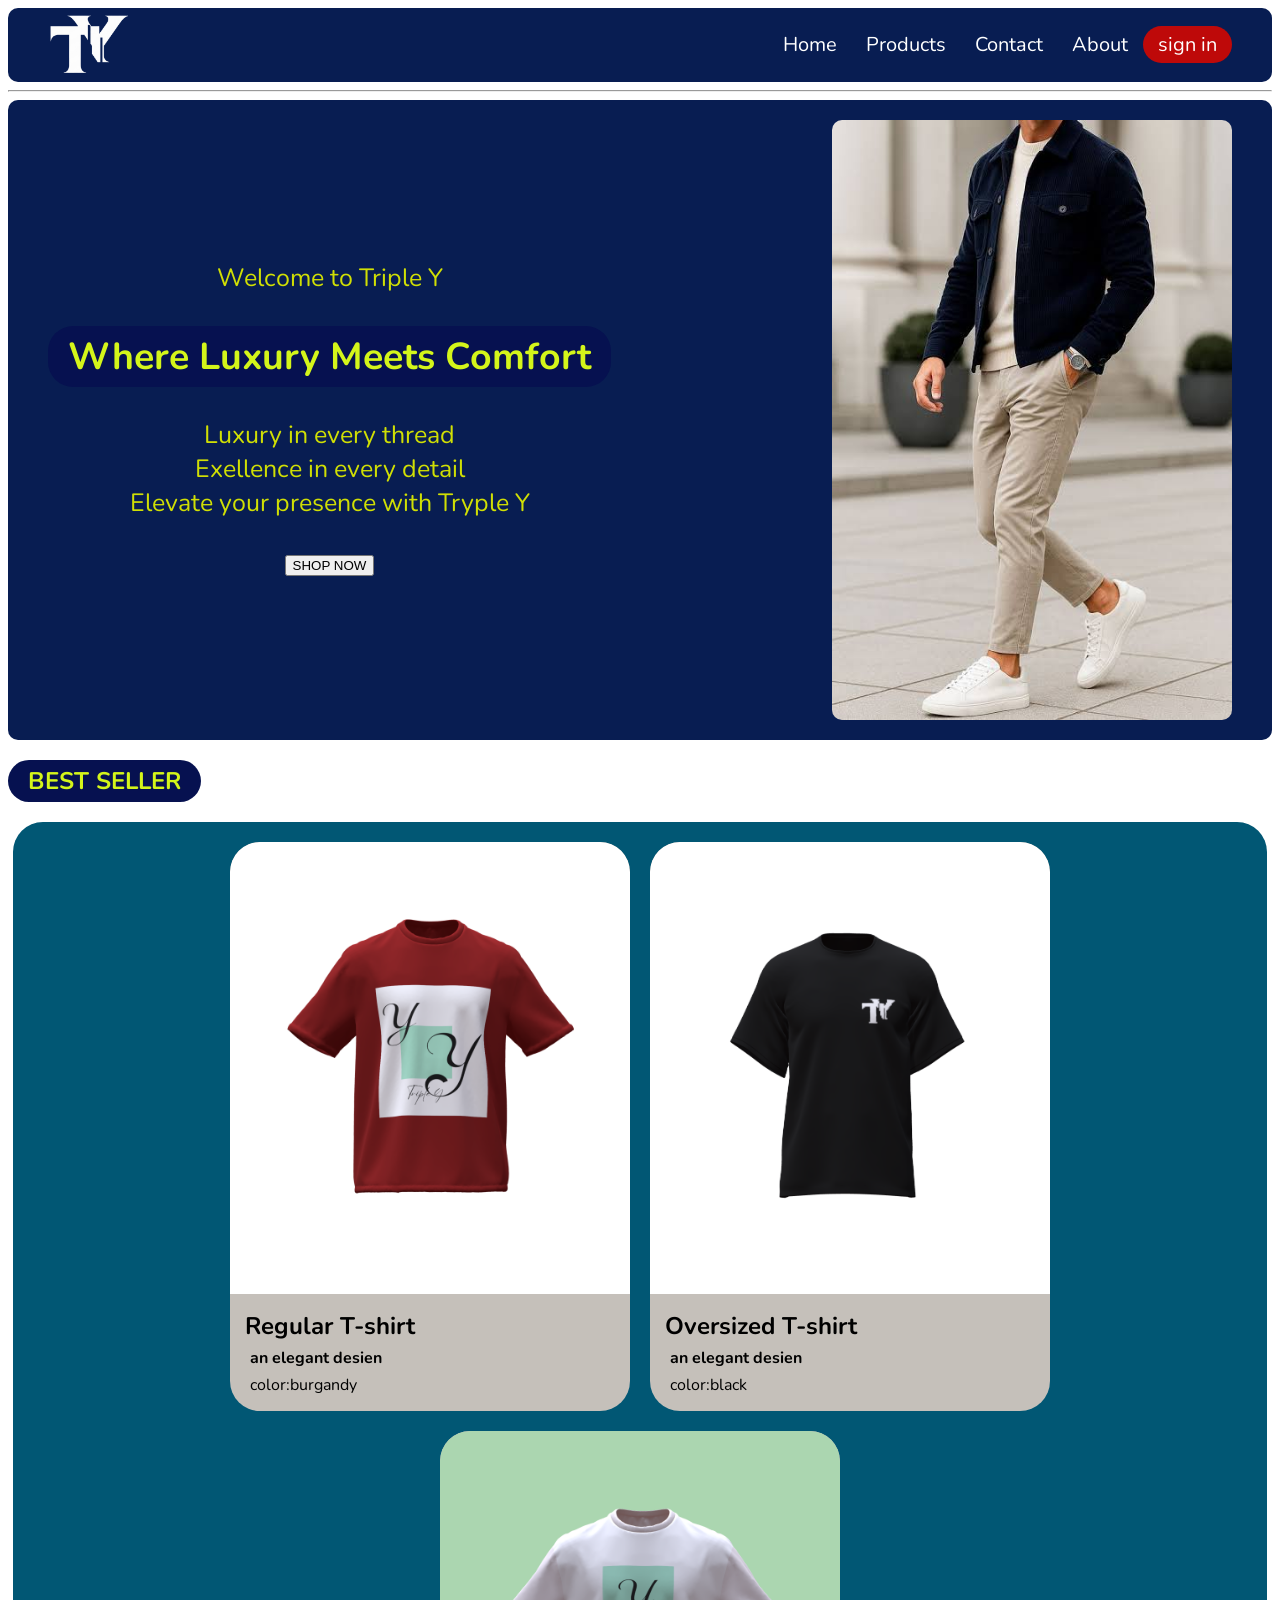
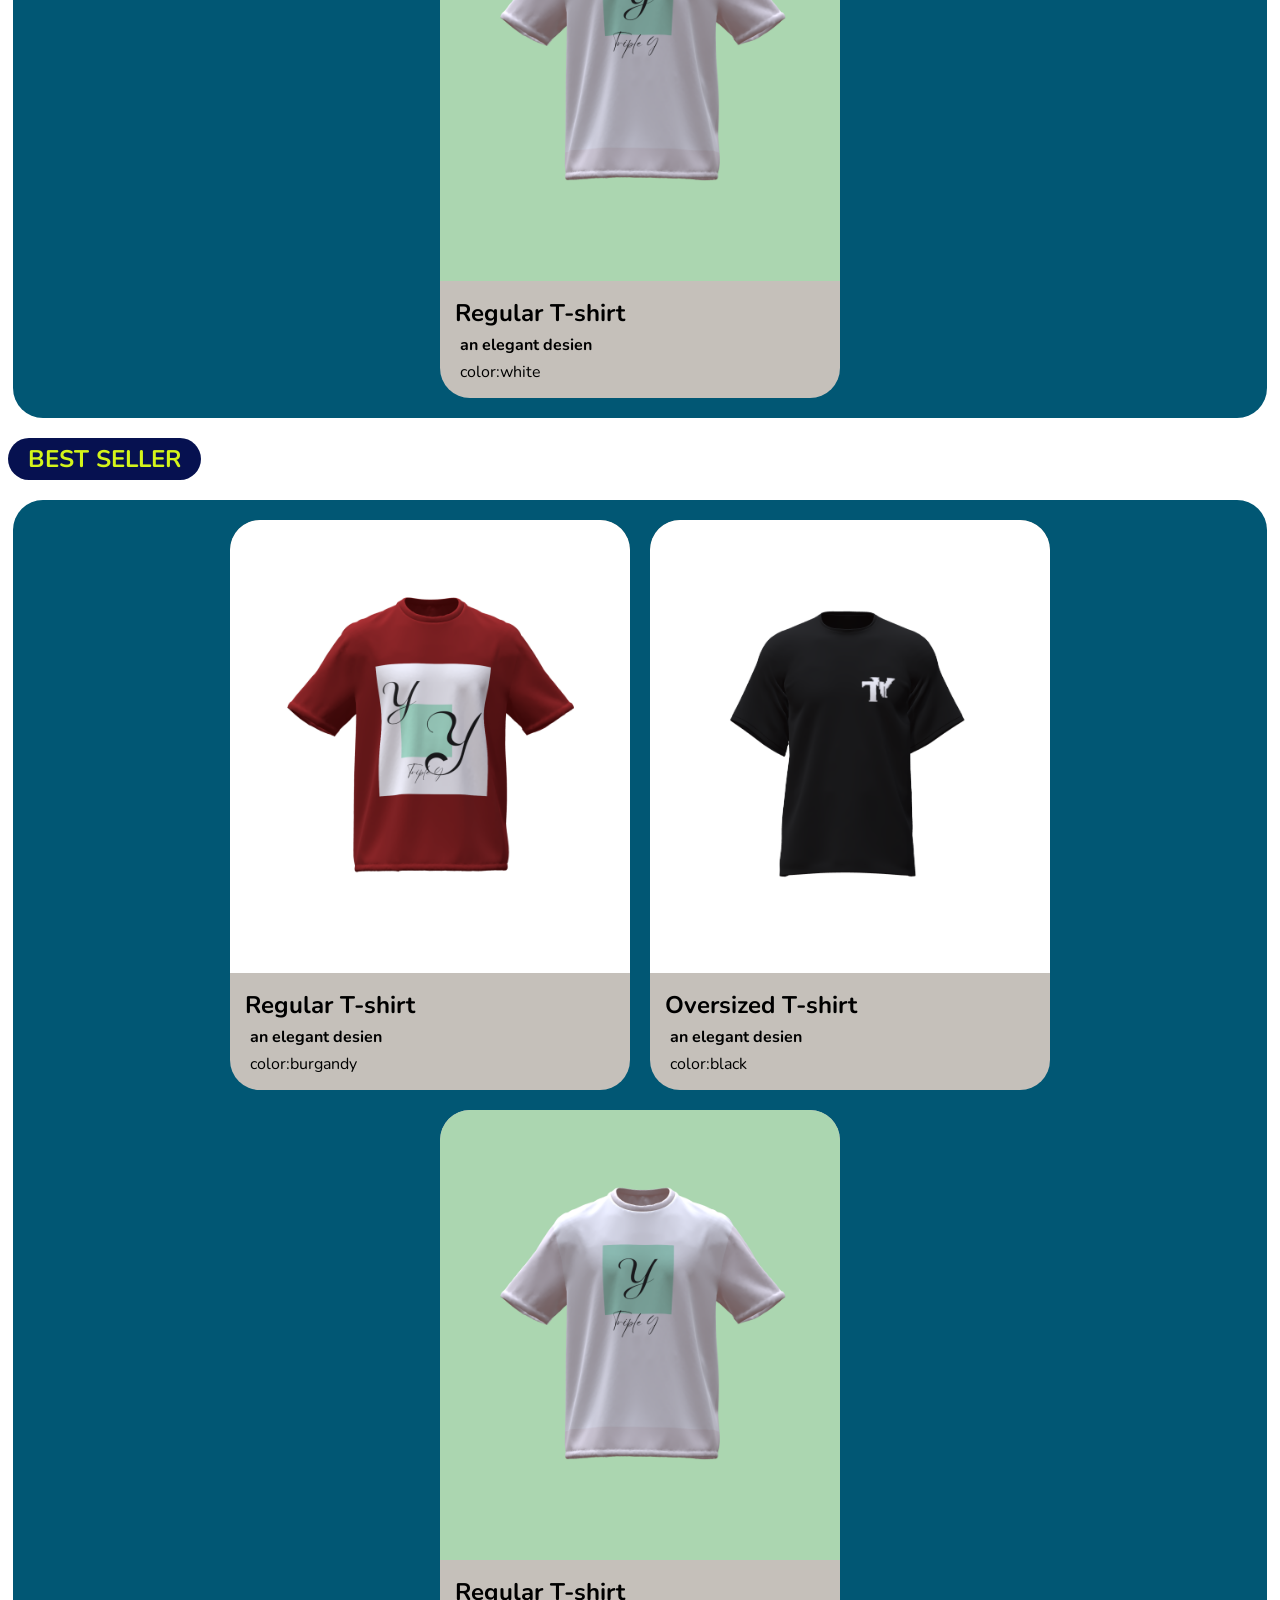
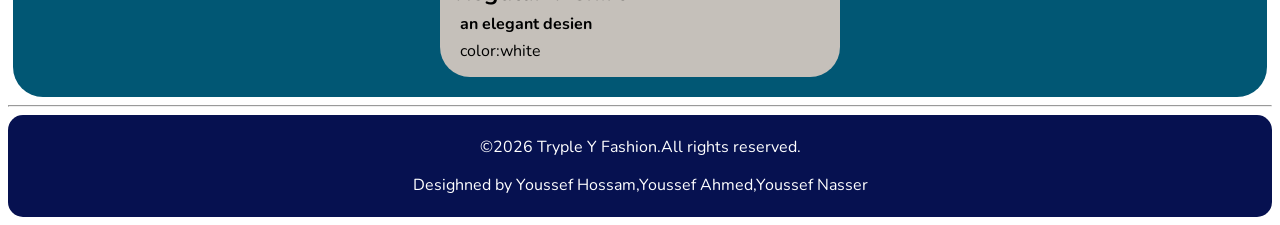
==== index.html @ 4a22f32a "Merge branch 'main' of https://github.com/joonasser/triple-y-fashion" ====
<!DOCTYPE html>
<html>
<head>
    <link rel="preconnect" href="https://fonts.googleapis.com">
<link rel="preconnect" href="https://fonts.gstatic.com" crossorigin>
<link href="https://fonts.googleapis.com/css2?family=Nunito:ital,wght@0,200..1000;1,200..1000&display=swap" rel="stylesheet">
    <link rel="stylesheet" href="style.css">
    <meta charset="UTF-8">
    <meta name="viewport"content="width=device-width,initial-scale=1.0"/>
    <title>triple y fashion</title>
    <link rel="icon"type="image/png" href="photos/logo1.png">
</head>
<body>
    <link rel="stylesheet">
    <header>
        <img src="photos/logo.png">
        <nav>
            <div>
            <a href="index.html">Home</a>
           <a>Products</a>
           <a href="contact.html">Contact</a>
           <a>About</a>
            </div> 
          <a href="login.html"class="signin"><button>sign in</button></a>
        </nav>

    </header>
    <hr/>
<section class="section1">
<div>Welcome to Triple Y
<h1>Where Luxury Meets Comfort</h1>
<p>Luxury in every thread<br/> Exellence in every detail<br/>Elevate your presence with Tryple Y</p>
<button>SHOP NOW</button>
</div>
<img src="photos/image1.jpeg">
</section>
<section class="products-section">
    <h1>BEST SELLER</h1> 
<div class="products-container">
 <div class="item">
    <img src="photos/image6.png">
    <div class="itemname">
    <h2>Regular T-shirt</h2>
    <h4>an elegant desien</h4>
    <p>color:burgandy</p>
    </div>
 </div>
 <div class="item">
     <img src="photos/image3.png">
    <div class="itemname">
    <h2>Oversized T-shirt</h2>
    <h4>an elegant desien</h4>
    <p>color:black</p>
    </div>
 </div>
 <div class="item">
     <img src="photos/image4.png">
    <div class="itemname">
    <h2>Regular T-shirt</h2>
    <h4>an elegant desien</h4>
    <p>color:white</p>
    </div>
 </div>
</div>
</section>
<section class="categories-section">
    <h1>BEST SELLER</h1> 
<div class="products-container">
 <div class="item">
    <img src="photos/image6.png">
    <div class="itemname">
    <h2>Regular T-shirt</h2>
    <h4>an elegant desien</h4>
    <p>color:burgandy</p>
    </div>
 </div>
 <div class="item">
     <img src="photos/image3.png">
    <div class="itemname">
    <h2>Oversized T-shirt</h2>
    <h4>an elegant desien</h4>
    <p>color:black</p>
    </div>
 </div>
 <div class="item">
     <img src="photos/image4.png">
    <div class="itemname">
    <h2>Regular T-shirt</h2>
    <h4>an elegant desien</h4>
    <p>color:white</p>
    </div>
 </div>
</div>







</section>
<hr/>
<footer>
    <p>&copy;2026 Tryple Y Fashion.All rights reserved.</p>
    <p>Desighned by Youssef Hossam,Youssef Ahmed,Youssef Nasser </p>



</footer>



</body>
























</html>
---- style.css ----
.brand-logo h1{color:rgb(250, 241, 241);font-family: arial , sans-serif;}
 .brand-logo span {color:#d4f51a;font-weight: bold;font-style: italic;text-shadow:1px 1px 2px rgba(0,0,0,0.2);}
header{background-color: rgb(8, 29, 82);
display:flex ;
align-items:center;
margin: 0px;
justify-content:space-between;
padding: 0px 40px;
border-radius: 10px;
flex-wrap:wrap;}
body{
  font-family: "Nunito", sans-serif;
  font-optical-sizing: auto;
  font-weight: weight;
  font-style: normal;background-color: rgb(255, 255, 255);}
figure{margin:0;}
nav{display:flex;align-items:center;}
nav div a{color: white;
padding: 0 10px; font-size: 20px;
text-decoration:none;margin-right:5px;cursor:pointer; } 
.signin button{padding:5px 15px;font-size: 20px;
background-color: rgb(190, 9, 9);
color:white;border:none;
font-family: "Nunito", sans-serif;
border-radius:20px;
cursor:pointer;
}
nav div a:hover{background-color: rgb(8, 182, 182);
border-radius: 15px;}
.signin button:hover
{background-color:rgb(243, 40, 40);}
header img{height:auto;width:80px;
padding:5px 0 5px 0;}
.section1{background-color: rgb(8, 29, 82);
color: rgb(208, 223, 4);
align-items: center;
display:flex;justify-content:space-between;
padding:20px 40px;
border-radius: 10px;}
@media (max-width:600px){
header{flex-direction:column;
gap:10px;padding:15px;}
}
.section1 img {width:400px;height:auto;
border-radius:10px;}
.section1 div {text-align: center;font-size:25px ;}
h3 {font-family:Arial, Helvetica, sans-serif;text-align: center;letter-spacing: 6px;font-weight: 400;margin-bottom: 10px;margin-top: 100px;}
.subtitle {text-align: center;font-size:14px;
    font-family: Arial, Helvetica, sans-serif;
    color: #474444;}
.first {display: block; margin: 20px auto;
    width: 400px;padding: 15px;}
.third {display: block; margin: 20px auto;
    width: 433px;padding: 15px;
    background-color: black;color: aliceblue;
    border: none;cursor: pointer;}
.logo-img {display: block;margin: 60px auto 1px auto;}
.products-container img {width:400px;height:auto; border-radius: 30px 30px 0 0;}
.item {align-items: center;border-radius: 30px;width: 400px;cursor:pointer;
    background-color: rgb(197, 192, 186);
transition:all 0.4s cubic-bezier(0.165,0.84,0.44,1);
position:relative;overflow:hidden;}
.item:hover{transform:scale(1.05);
box-shadow:0 20px 40px rgba(0,0,0,0.4);
background: rgba(255,255,255,0.1);
backdrop-filter:blur(5px);
border:1px solid rgba(255,255,255,0.2);}
    .itemname h2 {margin:0;}
    .itemname h4 {margin:5px;}
    .itemname p {margin:5px;}
    .itemname {padding:10px 15px;}
.products-container {display:flex;gap:20px;padding:20px 20px;background-color:rgb(1, 87, 116);
    margin:5px;border-radius:30px;width:auto;align-items:center; justify-content:center;flex-wrap:wrap;}
section h1{padding:5px 20px;background-color: #061150;width:fit-content;border-radius:25px;
color: #d4f51a;} 
 footer{padding:5px 20px;align-items:center;background-color: #061150;color: white;
border-radius: 15px;}
 footer p {text-align: center;}
color: #d4f51a;}  
.li {margin-left: 400px;margin-top: 60px;}
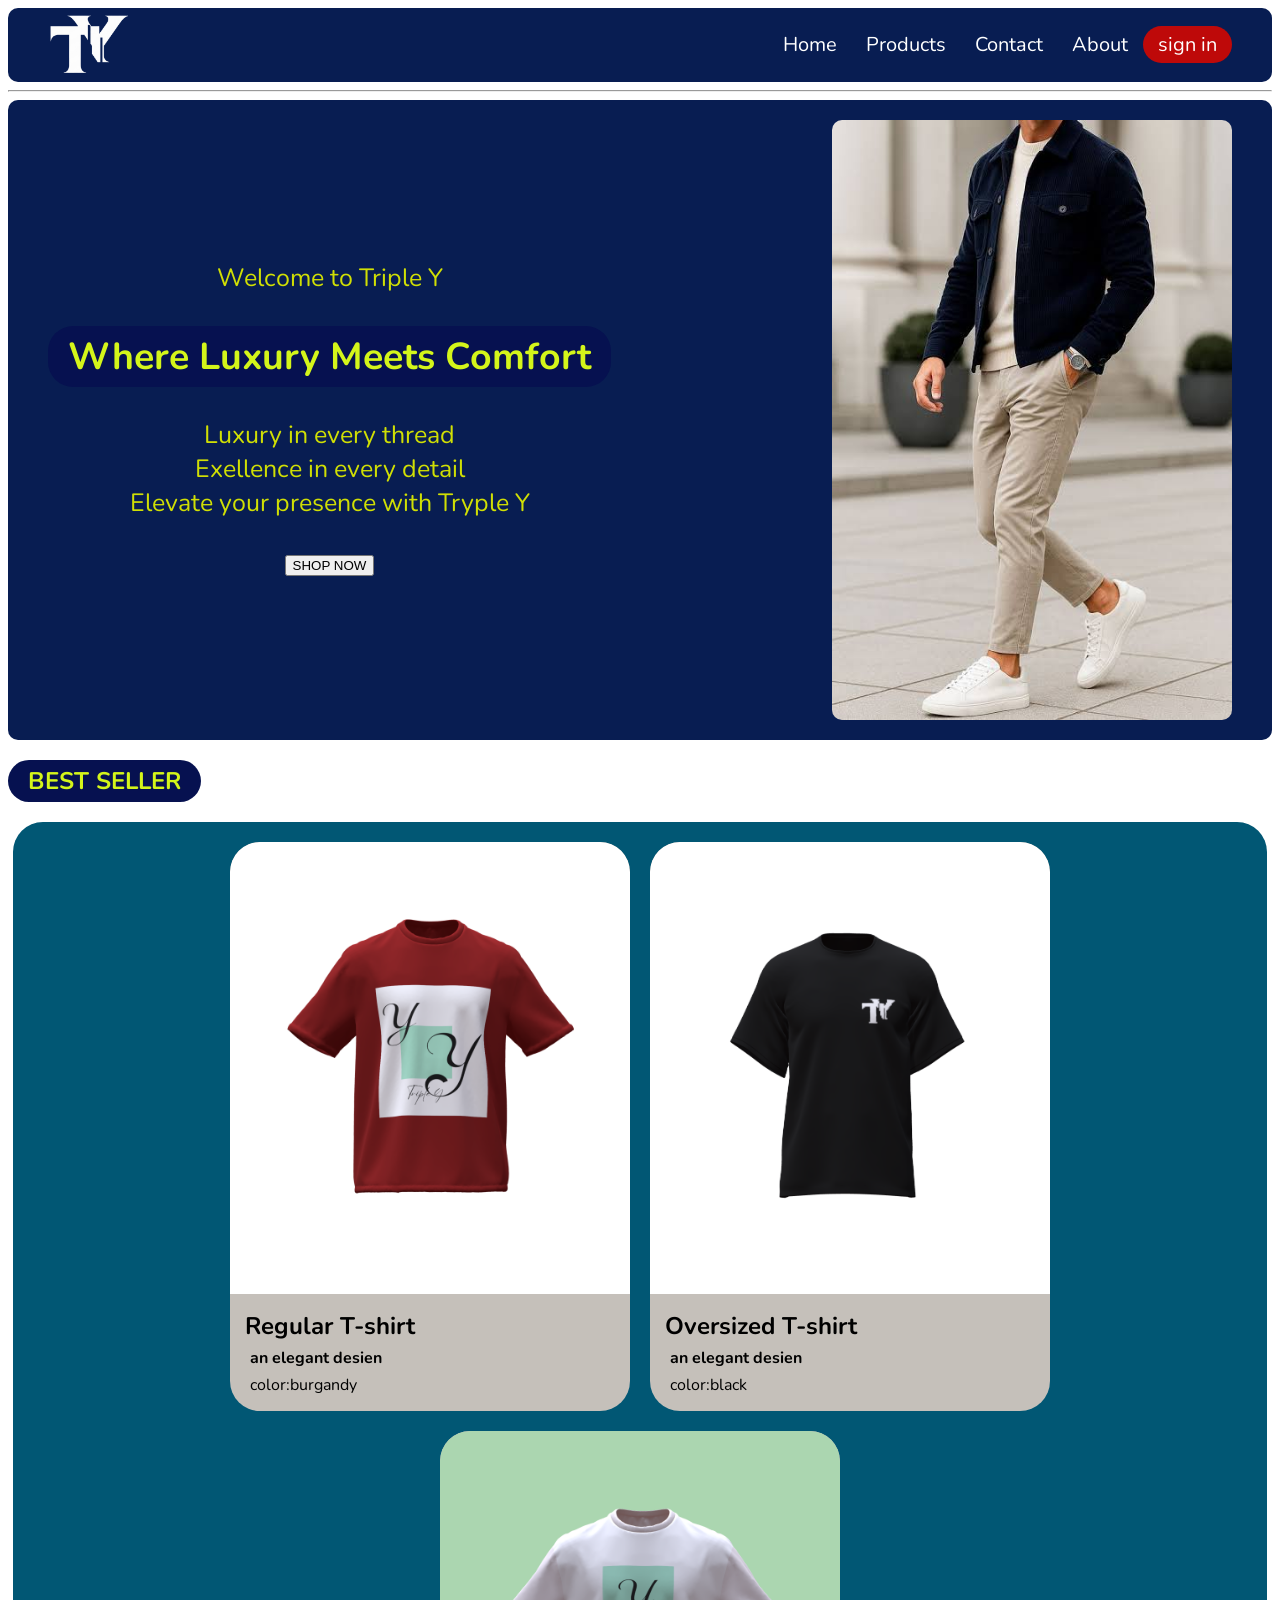
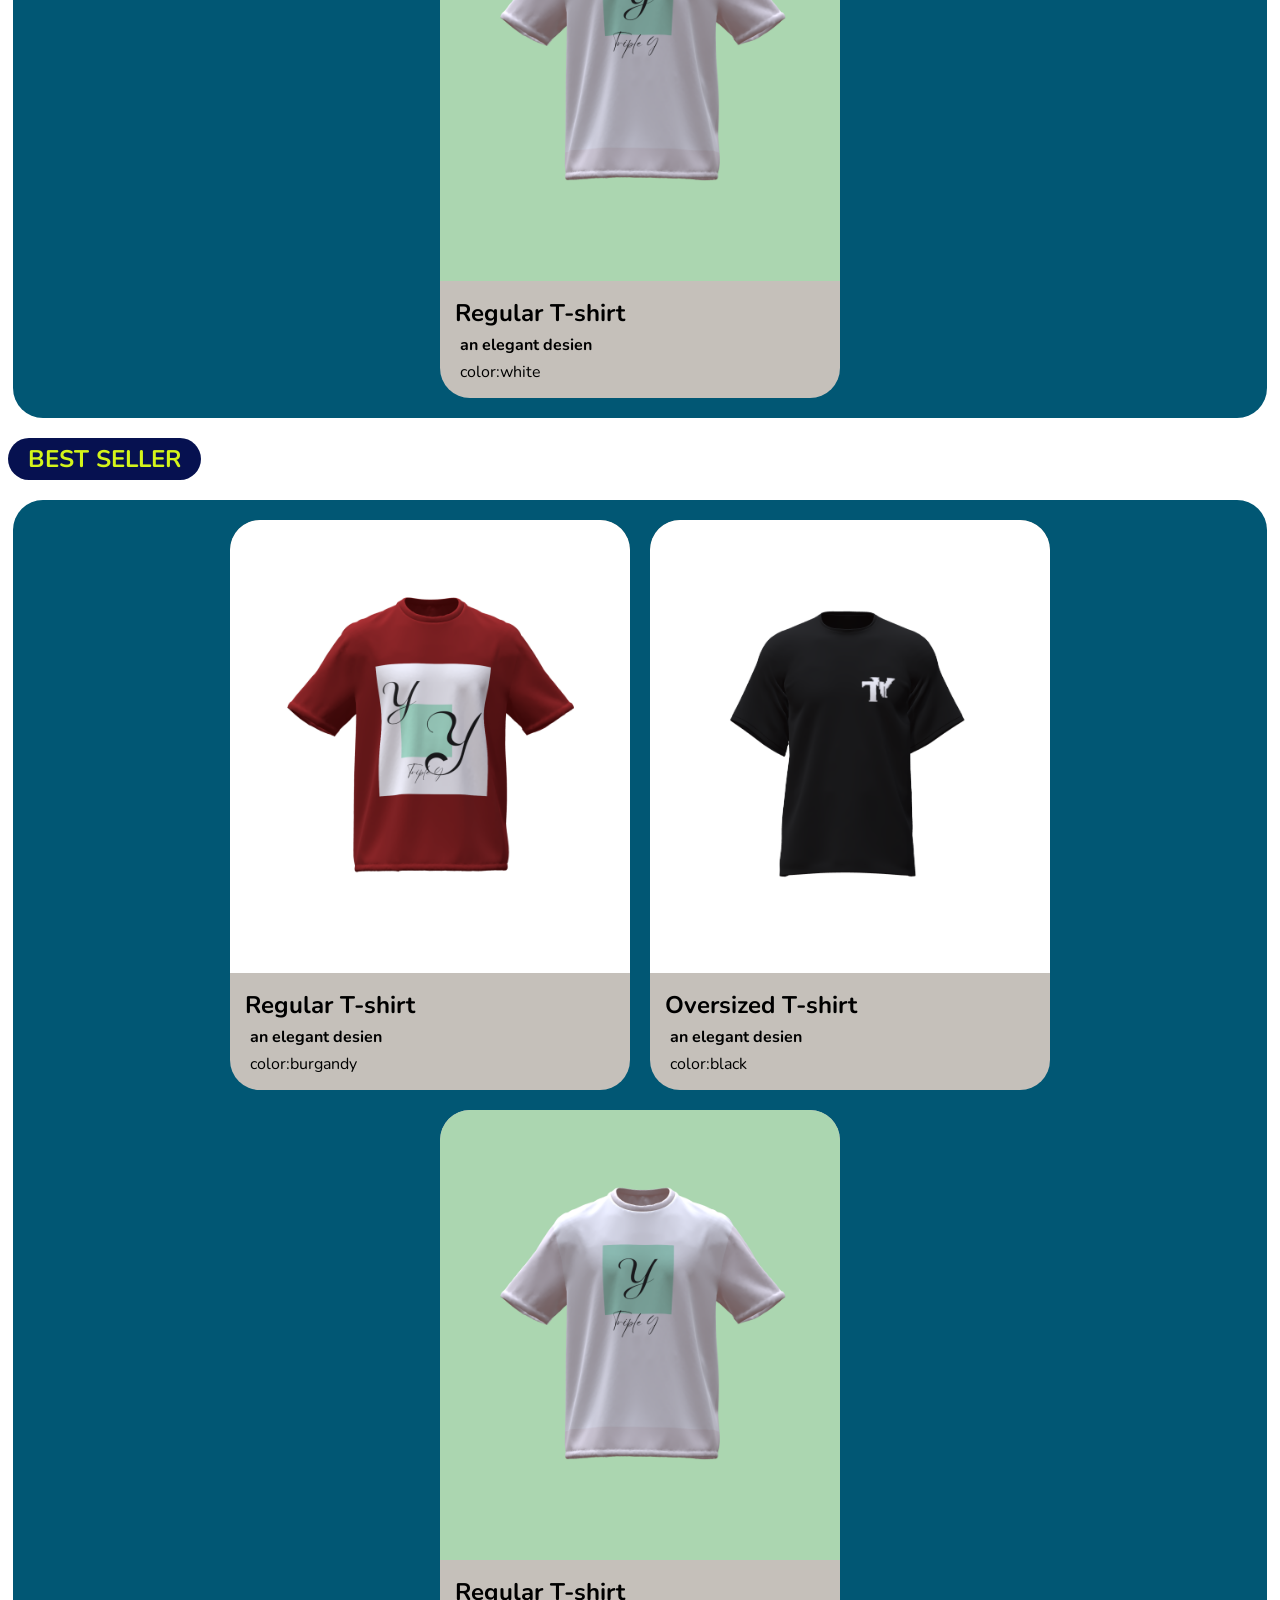
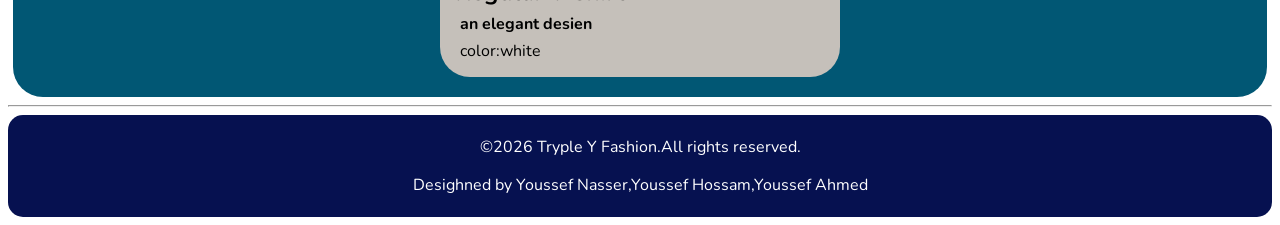
==== commit 5fe42362: "#" ====
--- a/index.html
+++ b/index.html
@@ -102,7 +102,7 @@
 <hr/>
 <footer>
     <p>&copy;2026 Tryple Y Fashion.All rights reserved.</p>
-    <p>Desighned by Youssef Hossam,Youssef Ahmed,Youssef Nasser </p>
+    <p>Desighned by Youssef Nasser,Youssef Hossam,Youssef Ahmed </p>
 
 
 
--- a/style.css
+++ b/style.css
@@ -37,7 +37,7 @@
 display:flex;justify-content:space-between;
 padding:20px 40px;
 border-radius: 10px;}
-@media (max-width:600px){
+@media (max-width:800px){
 header{flex-direction:column;
 gap:10px;padding:15px;}
 }
@@ -76,5 +76,5 @@
  footer{padding:5px 20px;align-items:center;background-color: #061150;color: white;
 border-radius: 15px;}
  footer p {text-align: center;}
-color: #d4f51a;}  
-.li {margin-left: 400px;margin-top: 60px;}
+.li {margin-top:60px;text-align:center;}
+ul{list-style-position:inside;}
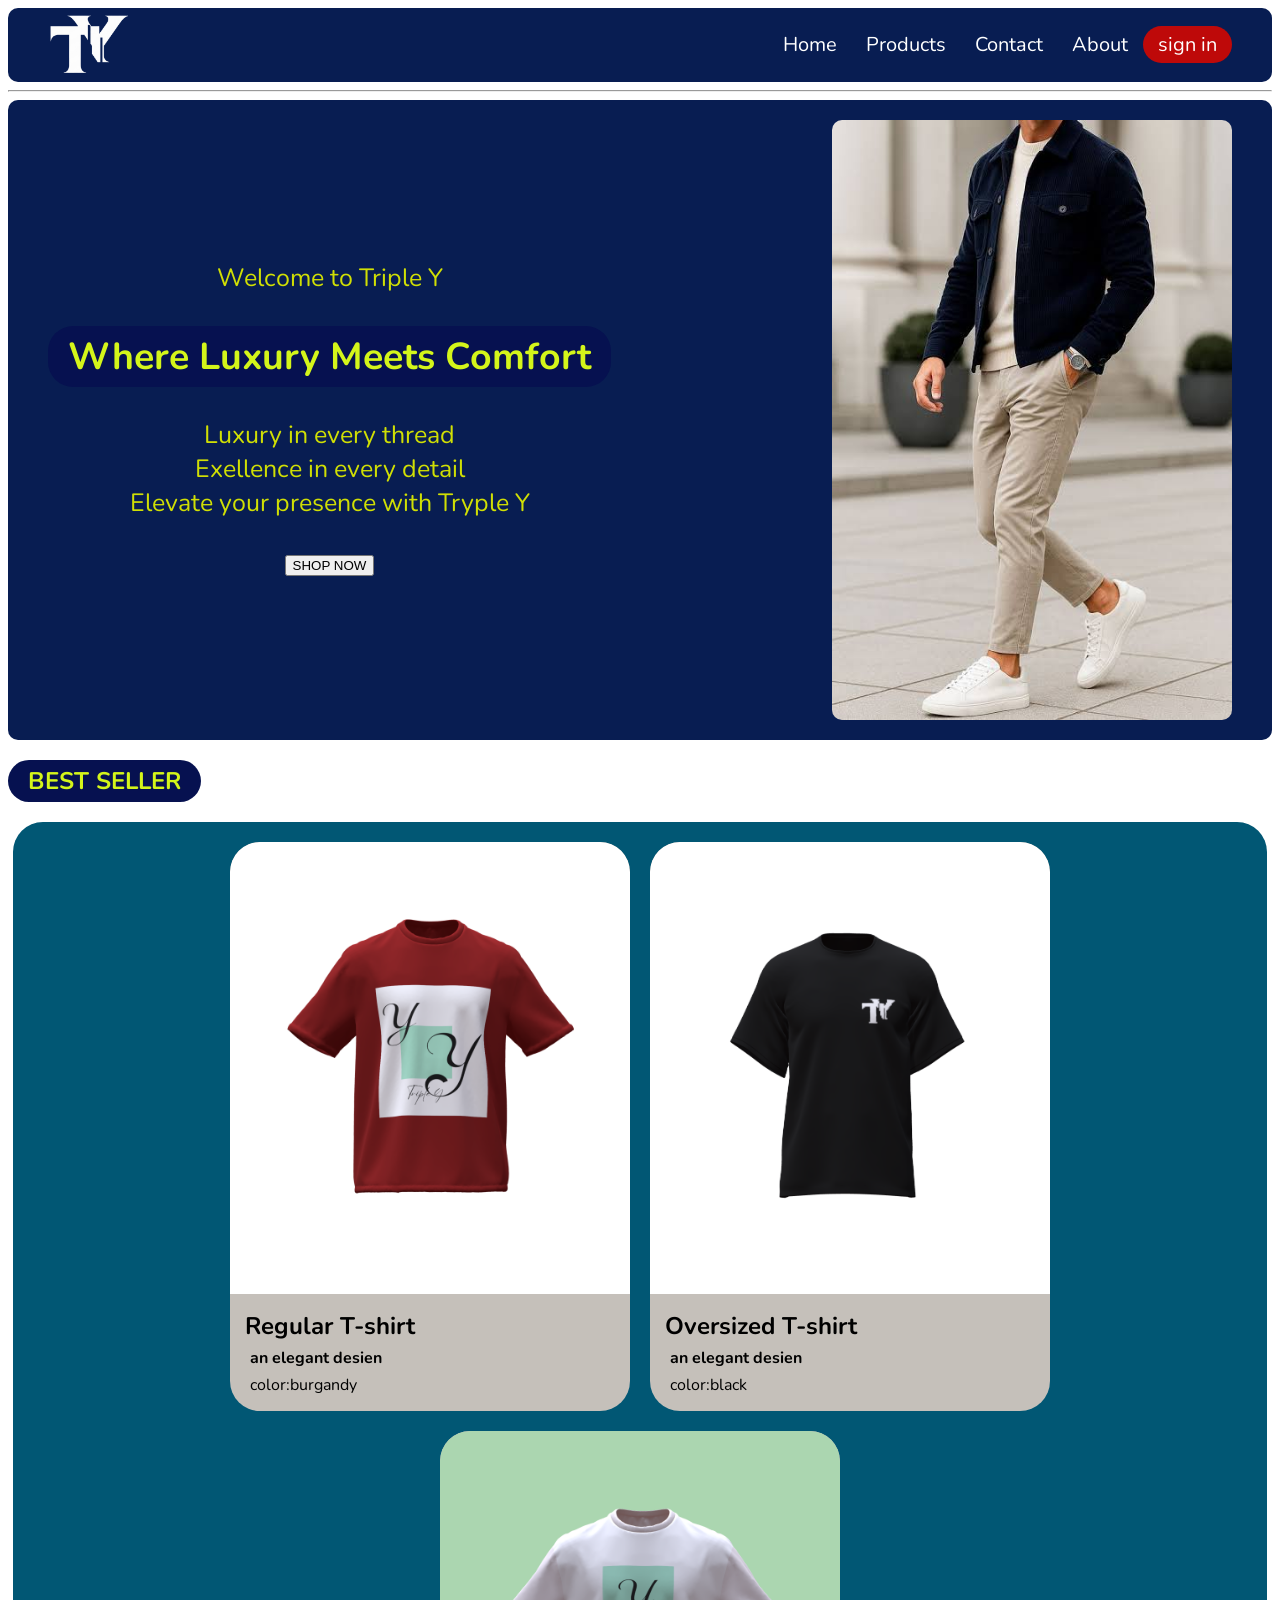
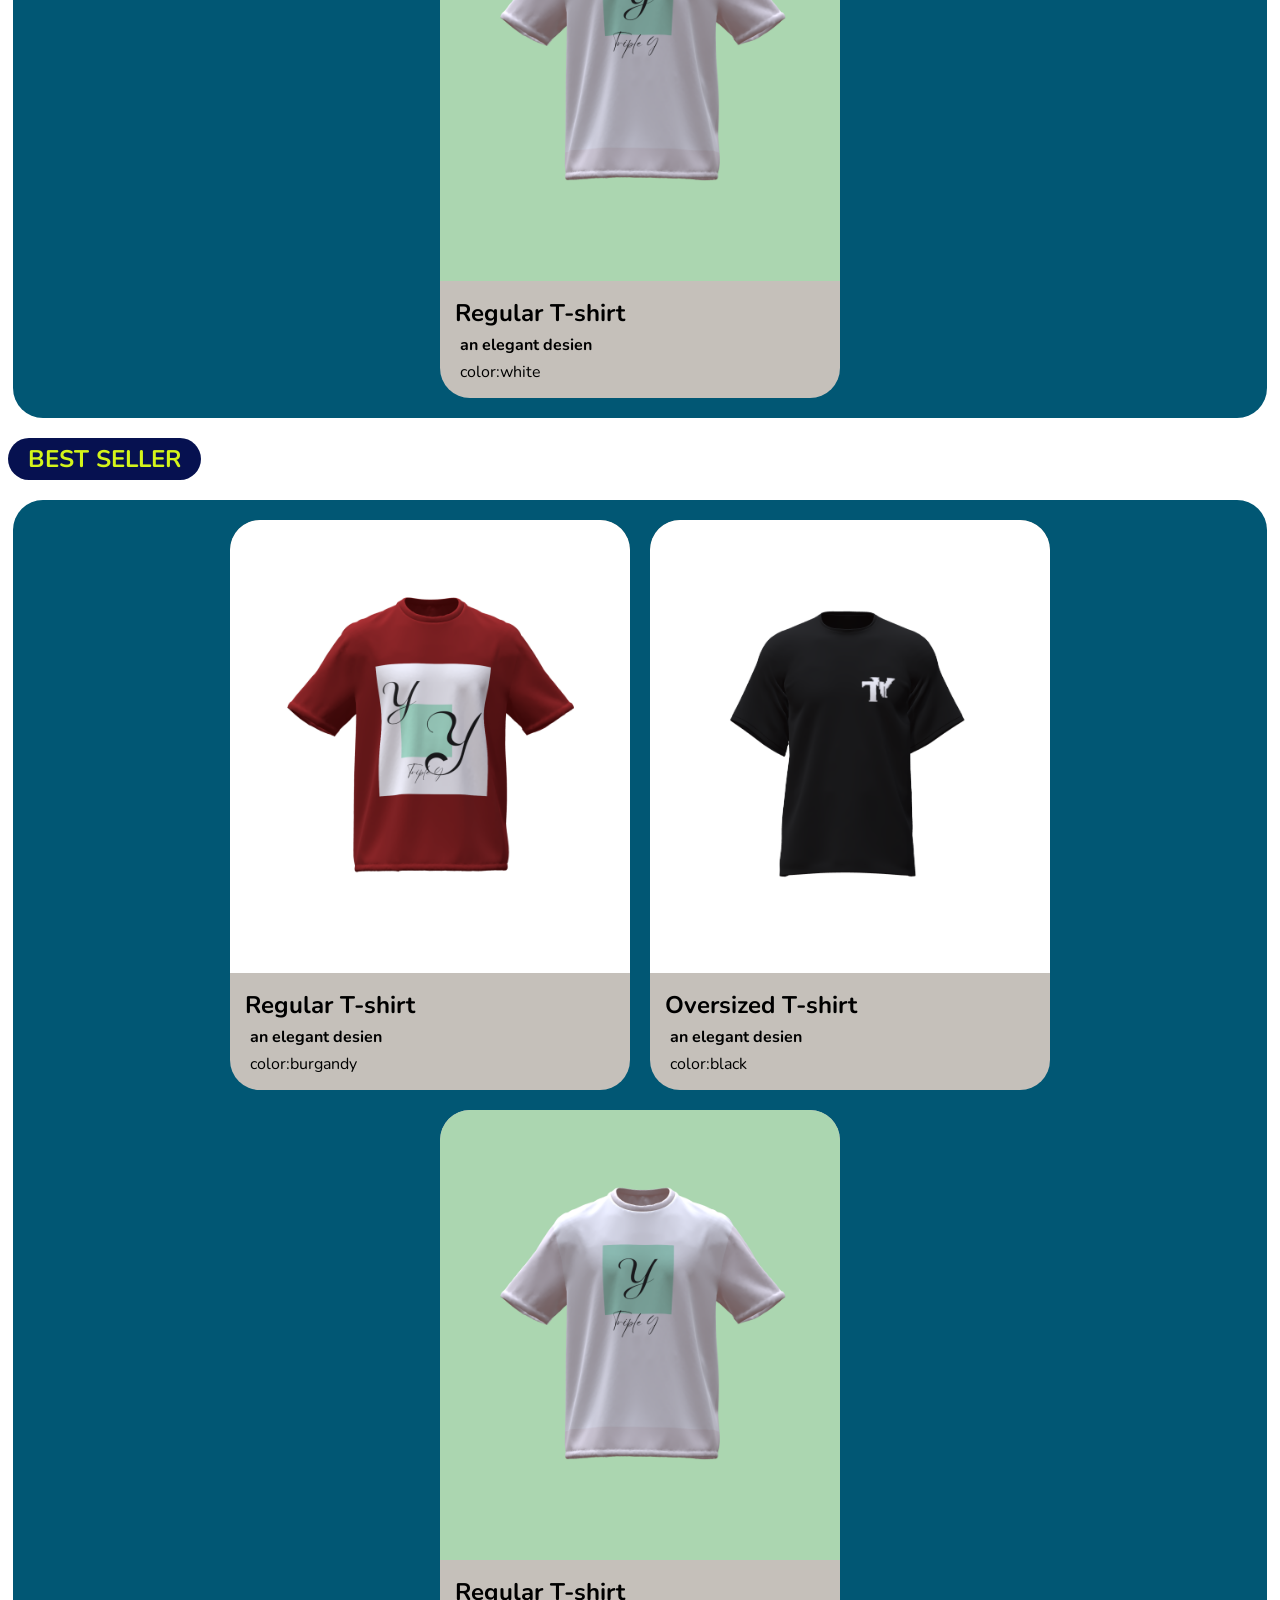
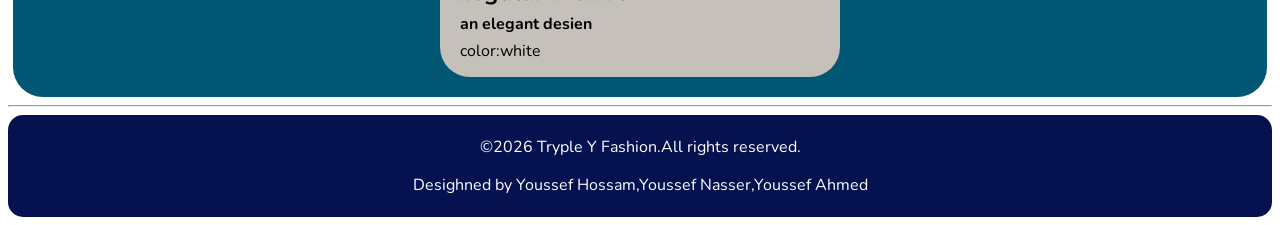
==== commit 112c606f: "#" ====
--- a/index.html
+++ b/index.html
@@ -102,7 +102,7 @@
 <hr/>
 <footer>
     <p>&copy;2026 Tryple Y Fashion.All rights reserved.</p>
-    <p>Desighned by Youssef Nasser,Youssef Hossam,Youssef Ahmed </p>
+    <p>Desighned by Youssef Hossam,Youssef Nasser,Youssef Ahmed </p>
 
 
 
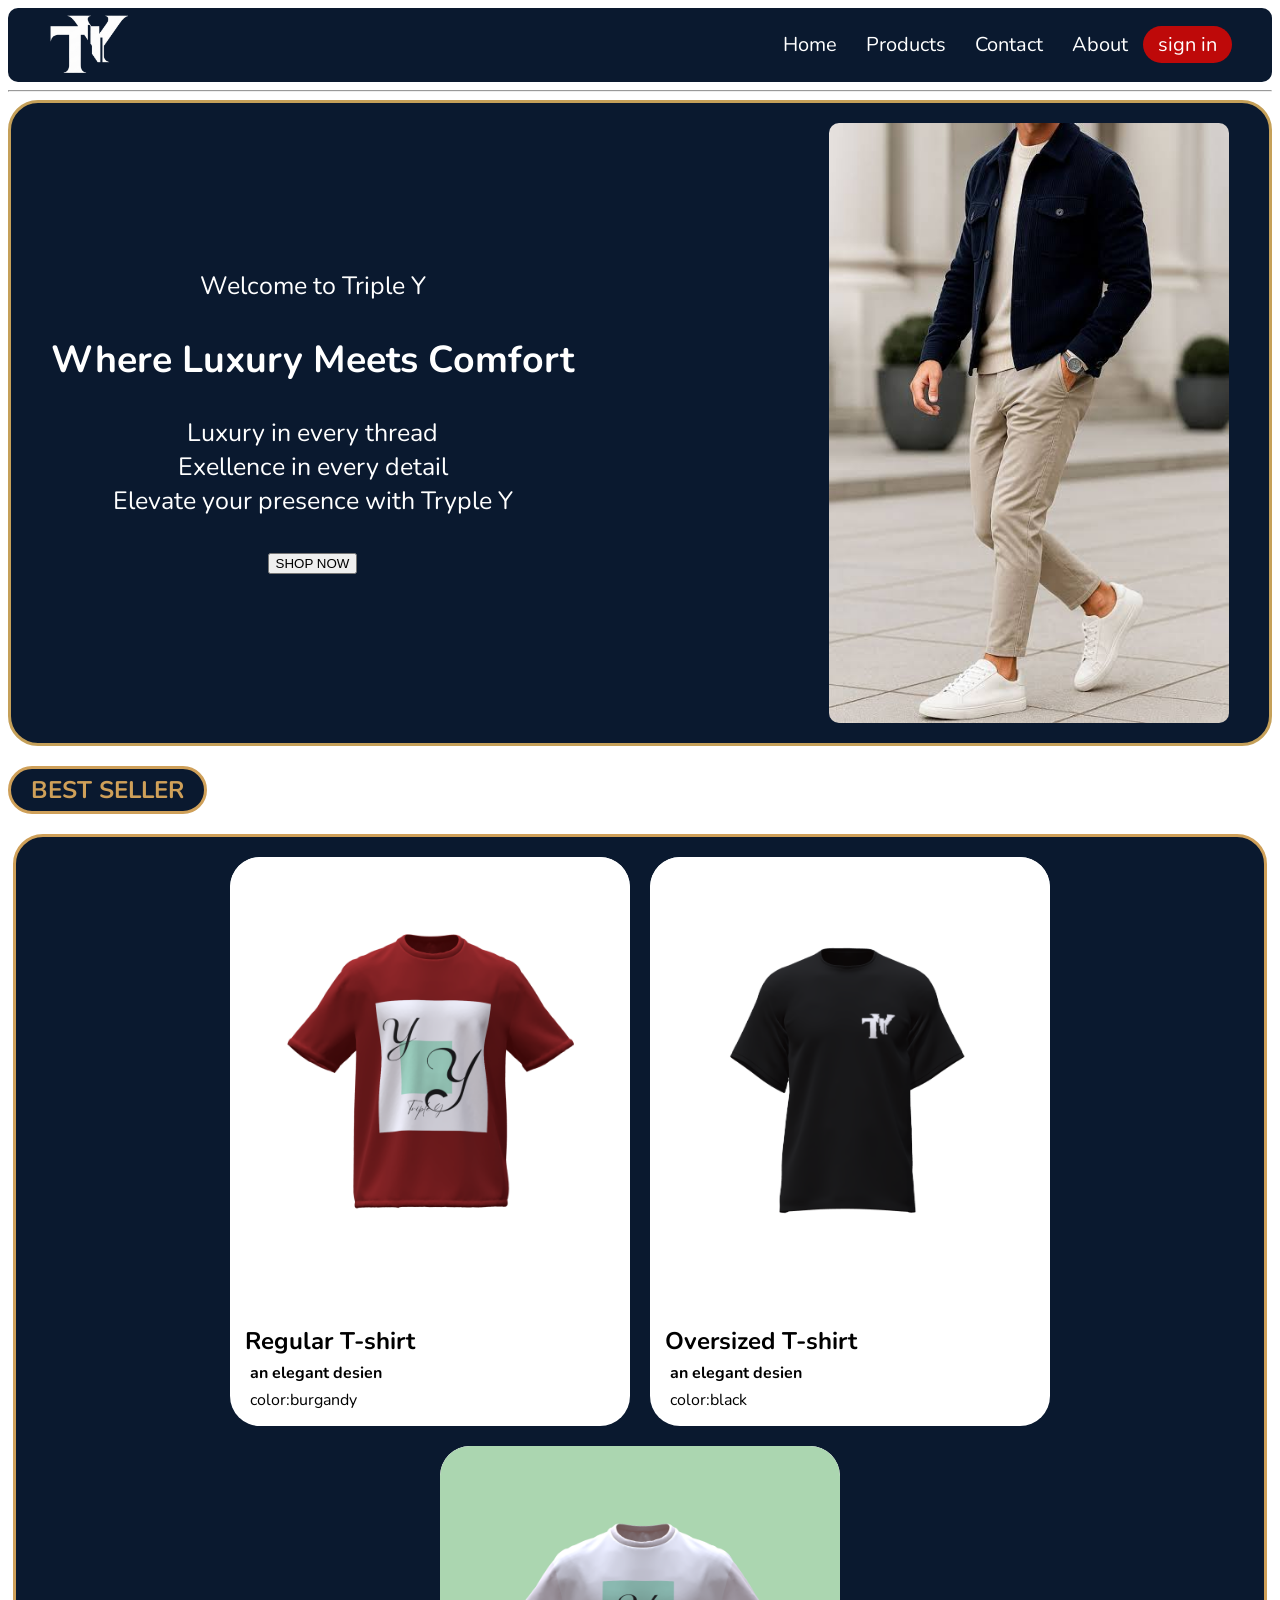
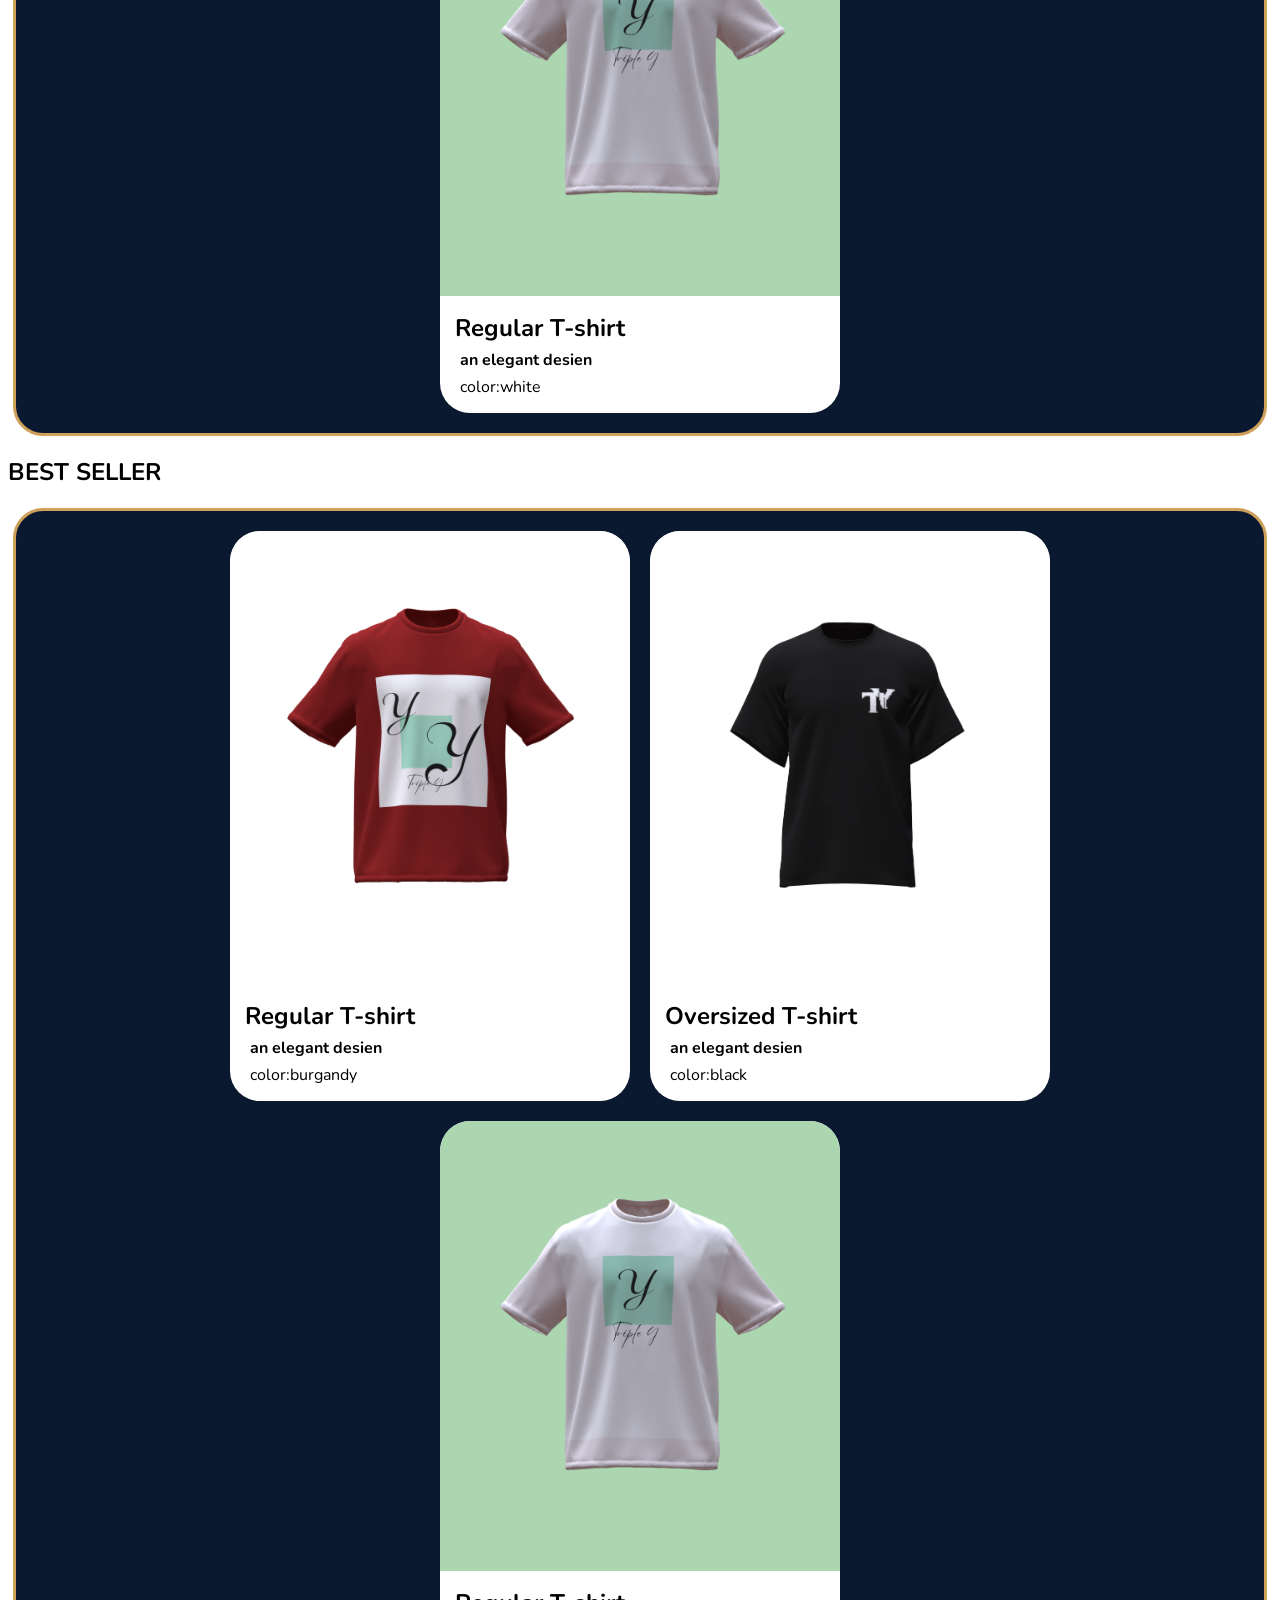
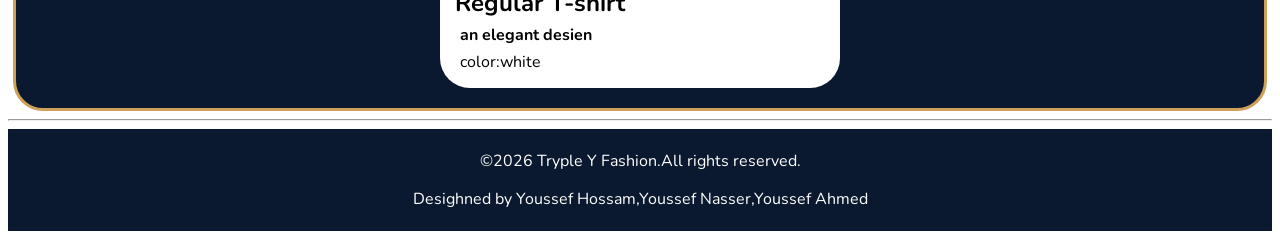
==== commit bbff7eb9: "#" ====
--- a/index.html
+++ b/index.html
@@ -17,7 +17,7 @@
         <nav>
             <div>
             <a href="index.html">Home</a>
-           <a>Products</a>
+           <a href="products.html">Products</a>
            <a href="contact.html">Contact</a>
            <a>About</a>
             </div> 
@@ -30,7 +30,7 @@
 <div>Welcome to Triple Y
 <h1>Where Luxury Meets Comfort</h1>
 <p>Luxury in every thread<br/> Exellence in every detail<br/>Elevate your presence with Tryple Y</p>
-<button>SHOP NOW</button>
+<a href="products.html"><button class="shopnow-btn">SHOP NOW</button></a>
 </div>
 <img src="photos/image1.jpeg">
 </section>
@@ -103,9 +103,6 @@
 <footer>
     <p>&copy;2026 Tryple Y Fashion.All rights reserved.</p>
     <p>Desighned by Youssef Hossam,Youssef Nasser,Youssef Ahmed </p>
-
-
-
 </footer>
 
 
--- a/style.css
+++ b/style.css
@@ -1,6 +1,6 @@
 .brand-logo h1{color:rgb(250, 241, 241);font-family: arial , sans-serif;}
  .brand-logo span {color:#d4f51a;font-weight: bold;font-style: italic;text-shadow:1px 1px 2px rgba(0,0,0,0.2);}
-header{background-color: rgb(8, 29, 82);
+header{background-color:#0a192f;
 display:flex ;
 align-items:center;
 margin: 0px;
@@ -25,19 +25,20 @@
 border-radius:20px;
 cursor:pointer;
 }
-nav div a:hover{background-color: rgb(8, 182, 182);
+nav div a:hover{background-color:#c5a059;
 border-radius: 15px;}
 .signin button:hover
 {background-color:rgb(243, 40, 40);}
 header img{height:auto;width:80px;
 padding:5px 0 5px 0;}
-.section1{background-color: rgb(8, 29, 82);
-color: rgb(208, 223, 4);
+.section1{background-color:#0a192f;
+color:#ffffff;
 align-items: center;
 display:flex;justify-content:space-between;
 padding:20px 40px;
-border-radius: 10px;}
-@media (max-width:800px){
+border-radius:30px;
+border:3px solid #c5a059;}
+@media (max-width:1000px){
 header{flex-direction:column;
 gap:10px;padding:15px;}
 }
@@ -52,12 +53,12 @@
     width: 400px;padding: 15px;}
 .third {display: block; margin: 20px auto;
     width: 433px;padding: 15px;
-    background-color: black;color: aliceblue;
+    background-color: #061150;color: aliceblue;
     border: none;cursor: pointer;}
 .logo-img {display: block;margin: 60px auto 1px auto;}
 .products-container img {width:400px;height:auto; border-radius: 30px 30px 0 0;}
 .item {align-items: center;border-radius: 30px;width: 400px;cursor:pointer;
-    background-color: rgb(197, 192, 186);
+    background-color: rgb(255, 255, 255);
 transition:all 0.4s cubic-bezier(0.165,0.84,0.44,1);
 position:relative;overflow:hidden;}
 .item:hover{transform:scale(1.05);
@@ -69,12 +70,38 @@
     .itemname h4 {margin:5px;}
     .itemname p {margin:5px;}
     .itemname {padding:10px 15px;}
-.products-container {display:flex;gap:20px;padding:20px 20px;background-color:rgb(1, 87, 116);
-    margin:5px;border-radius:30px;width:auto;align-items:center; justify-content:center;flex-wrap:wrap;}
-section h1{padding:5px 20px;background-color: #061150;width:fit-content;border-radius:25px;
-color: #d4f51a;} 
- footer{padding:5px 20px;align-items:center;background-color: #061150;color: white;
-border-radius: 15px;}
+.products-container {display:flex;gap:20px;padding:20px 20px;background-color:#0a192f;
+    margin:5px;border-radius:30px;width:auto;align-items:center; justify-content:center;flex-wrap:wrap;
+border:3px solid #cfa059;}
+.products-section h1{padding:5px 20px;background-color:#0a192f;width:fit-content;border-radius:25px;
+color:#cfa059;border:3px solid #cfa059;} 
+ footer{padding:5px 20px;align-items:center;background-color:#0a192f;color: white;
+border-radius:0}
  footer p {text-align: center;}
-.li {margin-top:60px;text-align:center;}
+.li {margin-top:60px;text-align:center;margin-right: 280px;}
 ul{list-style-position:inside;}
+@media (max-width: 400px) {
+  .section1 {
+    flex-direction: column;
+    padding: 20px;
+    height: auto;
+    text-align: center;
+  }
+
+  .section1 img {
+    width: 100%;
+    max-width: 350px;
+    height: auto;
+    margin: 20px auto;
+  }
+
+  .section1 div {
+    width: 100%;
+    margin: 0;
+  }
+
+  h3 {
+    margin-top: 20px !important;
+    font-size: 22px;
+  }
+}
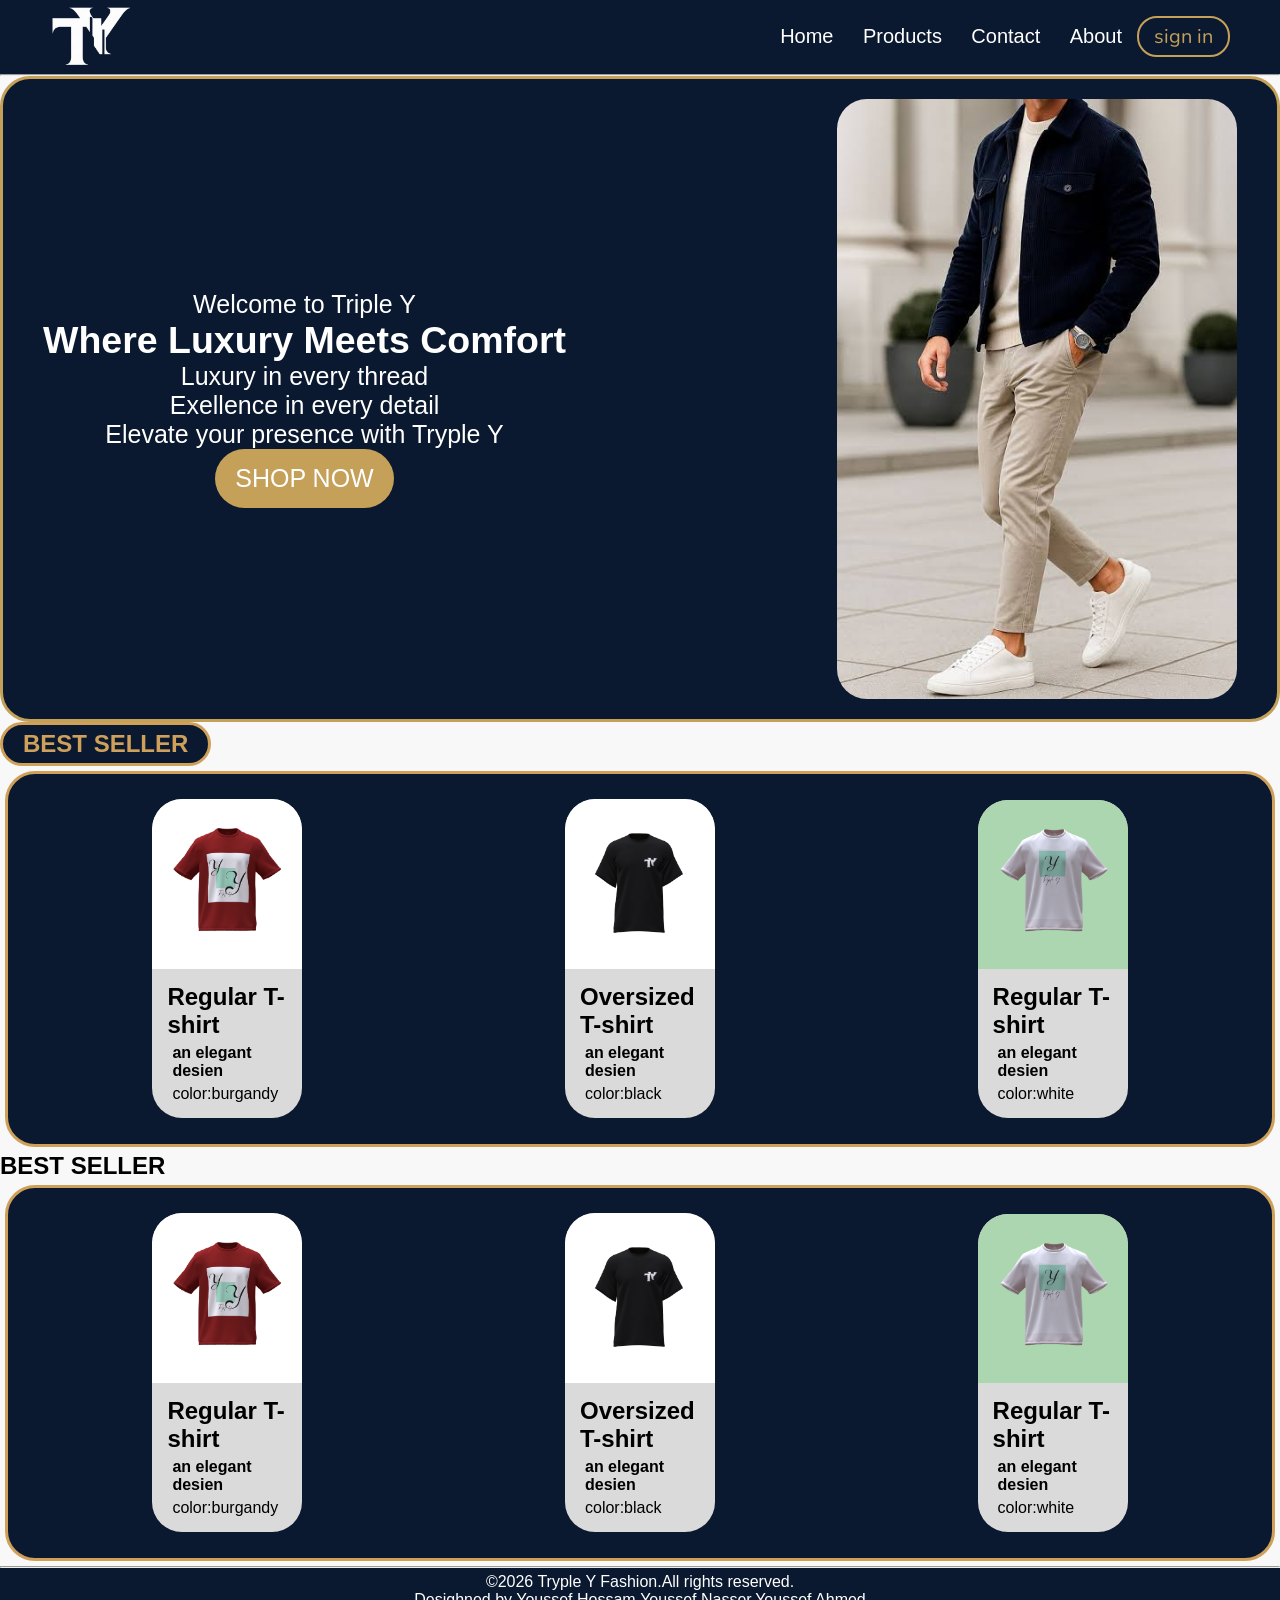
==== commit e259839f: "#" ====
--- a/index.html
+++ b/index.html
@@ -19,7 +19,7 @@
             <a href="index.html">Home</a>
            <a href="products.html">Products</a>
            <a href="contact.html">Contact</a>
-           <a>About</a>
+           <a href="about.html">About</a>
             </div> 
           <a href="login.html"class="signin"><button>sign in</button></a>
         </nav>
--- a/style.css
+++ b/style.css
@@ -5,22 +5,22 @@
 align-items:center;
 margin: 0px;
 justify-content:space-between;
-padding: 0px 40px;
-border-radius: 10px;
+padding: 0px 50px;
+border-radius:0;
 flex-wrap:wrap;}
-body{
+body{background-color: #ffffff;
   font-family: "Nunito", sans-serif;
   font-optical-sizing: auto;
   font-weight: weight;
-  font-style: normal;background-color: rgb(255, 255, 255);}
+  font-style: normal;}
 figure{margin:0;}
 nav{display:flex;align-items:center;}
 nav div a{color: white;
-padding: 0 10px; font-size: 20px;
+padding: 3px 10px; font-size: 20px;
 text-decoration:none;margin-right:5px;cursor:pointer; } 
 .signin button{padding:5px 15px;font-size: 20px;
-background-color: rgb(190, 9, 9);
-color:white;border:none;
+background-color:#0a192f;
+color:#c5a059;border:2px solid #c5a059;
 font-family: "Nunito", sans-serif;
 border-radius:20px;
 cursor:pointer;
@@ -28,7 +28,7 @@
 nav div a:hover{background-color:#c5a059;
 border-radius: 15px;}
 .signin button:hover
-{background-color:rgb(243, 40, 40);}
+{background-color:#030a14;transition:0.3s;}
 header img{height:auto;width:80px;
 padding:5px 0 5px 0;}
 .section1{background-color:#0a192f;
@@ -38,12 +38,17 @@
 padding:20px 40px;
 border-radius:30px;
 border:3px solid #c5a059;}
+.shopnow-btn {background-color:#c5a059;padding:15px 20px;font-size:25px;border-radius:30px;color:#ffffff;
+border:none;transition:all 0.3s ease;}
+.shopnow-btn:hover{background-color:#0a192f;cursor:pointer;
+transition:0.3s;color:#c5a059;border:3px solid #c5a059;transform:translateY(-5px);
+box-shadow:0 10px 20px rgba(0,0,0,0.4);}
 @media (max-width:1000px){
 header{flex-direction:column;
 gap:10px;padding:15px;}
 }
 .section1 img {width:400px;height:auto;
-border-radius:10px;}
+border-radius:30px;}
 .section1 div {text-align: center;font-size:25px ;}
 h3 {font-family:Arial, Helvetica, sans-serif;text-align: center;letter-spacing: 6px;font-weight: 400;margin-bottom: 10px;margin-top: 100px;}
 .subtitle {text-align: center;font-size:14px;
@@ -53,12 +58,12 @@
     width: 400px;padding: 15px;}
 .third {display: block; margin: 20px auto;
     width: 433px;padding: 15px;
-    background-color: #061150;color: aliceblue;
+    background-color: #0a192f;color: aliceblue;
     border: none;cursor: pointer;}
 .logo-img {display: block;margin: 60px auto 1px auto;}
-.products-container img {width:400px;height:auto; border-radius: 30px 30px 0 0;}
-.item {align-items: center;border-radius: 30px;width: 400px;cursor:pointer;
-    background-color: rgb(255, 255, 255);
+.products-container img {width:150px;height:auto; border-radius: 30px 30px 0 0;}
+.item {align-items: center;border-radius: 30px;width:150px;cursor:pointer;
+    background-color: rgb(219, 218, 218);
 transition:all 0.4s cubic-bezier(0.165,0.84,0.44,1);
 position:relative;overflow:hidden;}
 .item:hover{transform:scale(1.05);
@@ -70,8 +75,8 @@
     .itemname h4 {margin:5px;}
     .itemname p {margin:5px;}
     .itemname {padding:10px 15px;}
-.products-container {display:flex;gap:20px;padding:20px 20px;background-color:#0a192f;
-    margin:5px;border-radius:30px;width:auto;align-items:center; justify-content:center;flex-wrap:wrap;
+.products-container {display:flex;gap:25px;padding:2vw;background-color:#0a192f;
+    margin:5px;border-radius:30px;width:auto;align-items:center; justify-content:space-around;flex-wrap:wrap;
 border:3px solid #cfa059;}
 .products-section h1{padding:5px 20px;background-color:#0a192f;width:fit-content;border-radius:25px;
 color:#cfa059;border:3px solid #cfa059;} 
@@ -80,7 +85,7 @@
  footer p {text-align: center;}
 .li {margin-top:60px;text-align:center;margin-right: 280px;}
 ul{list-style-position:inside;}
-@media (max-width: 400px) {
+@media (max-width:758px) {
   .section1 {
     flex-direction: column;
     padding: 20px;
@@ -104,4 +109,54 @@
     margin-top: 20px !important;
     font-size: 22px;
   }
-}+}
+* {
+      margin: 0;
+      padding: 0;
+      box-sizing: border-box;
+      font-family: Arial, sans-serif;
+    }
+
+    body {
+      background-color: #f8f8f8;
+    }
+
+    .about {
+      display: flex;
+      align-items: center;
+      justify-content: center;
+      padding: 60px 10%;
+      gap: 40px;
+      min-height: 100vh;
+      background-color: white;
+    }
+    .about-text {
+      max-width: 500px;
+    }
+
+    .about-text h1 {
+      font-size: 40px;
+      color: #222;
+      margin-bottom: 20px;
+    }
+
+    .about-text p {
+      font-size: 18px;
+      color: #555;
+      line-height: 1.7;
+      margin-bottom: 25px;
+    }
+
+    .about-text button {
+      padding: 12px 25px;
+      border: none;
+      background-color:#0a192f;
+      color: white;
+      font-size: 16px;
+      border-radius: 5px;
+      cursor: pointer;
+    }
+
+    .about-text button:hover {
+      background-color: #444;
+    }
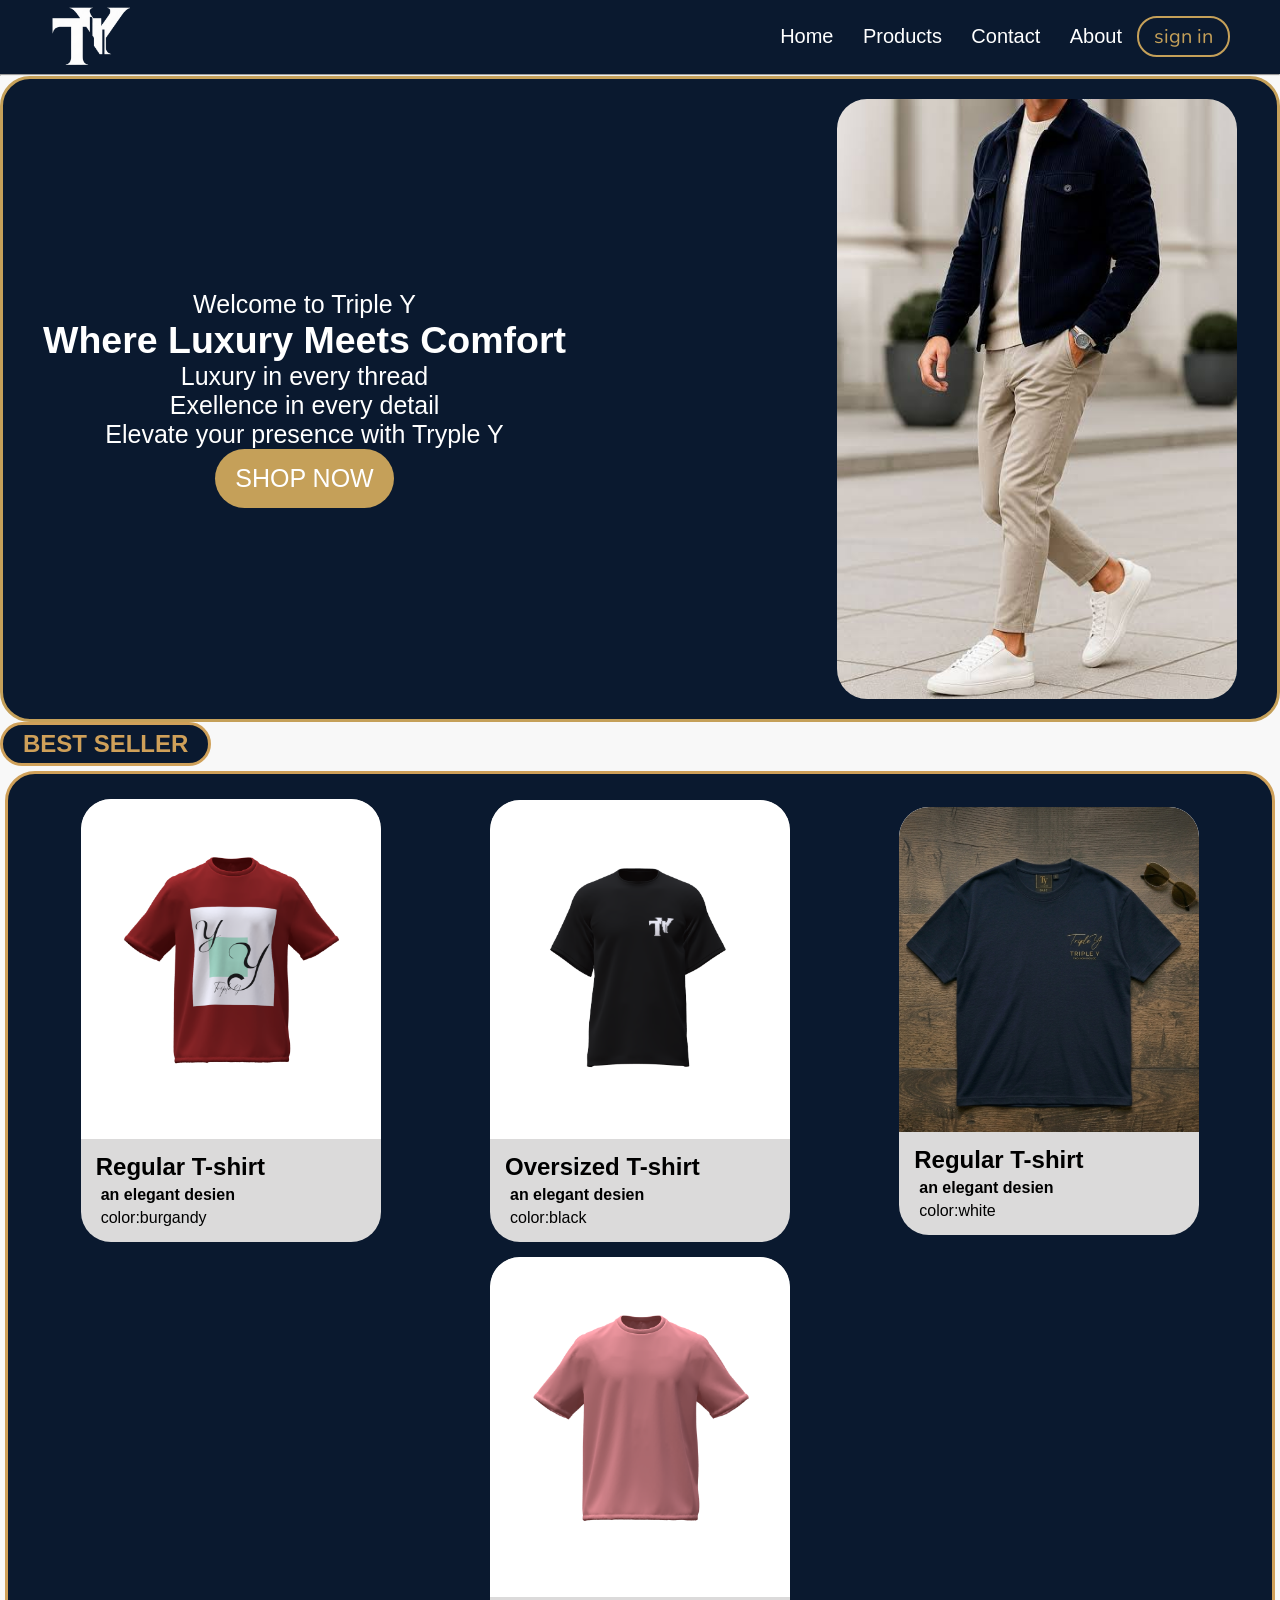
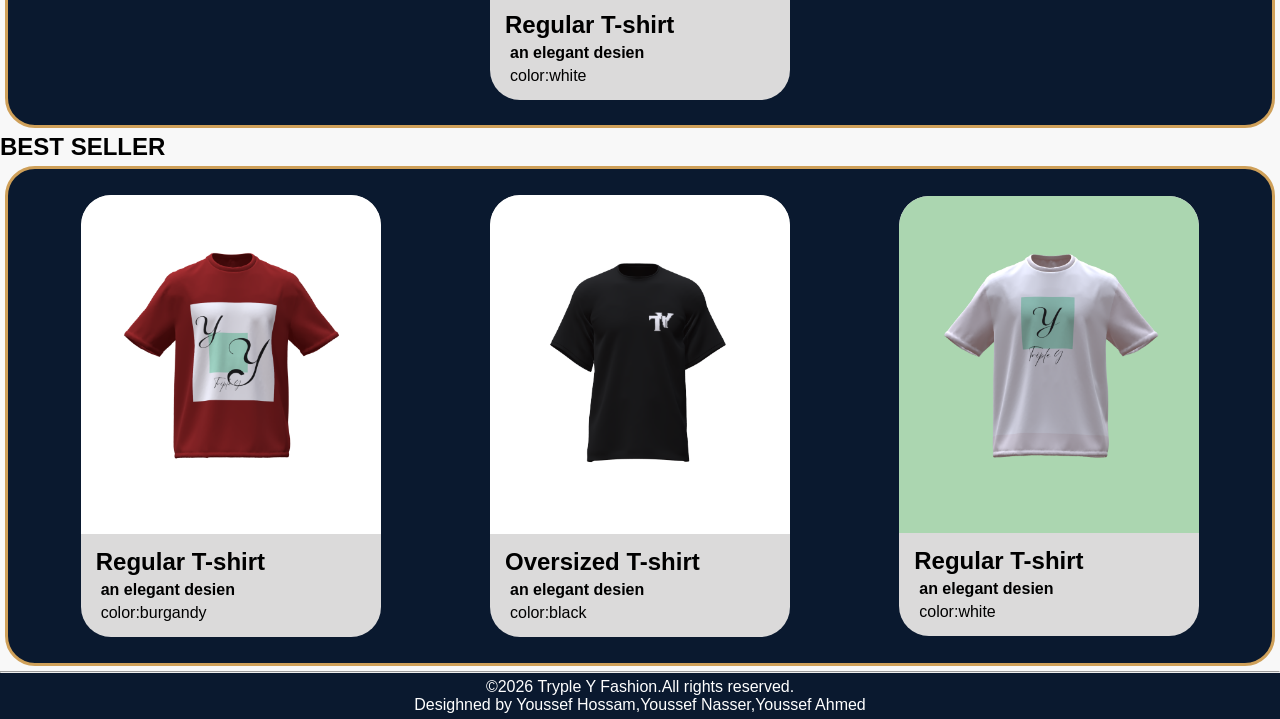
==== commit ce523c79: "#" ====
--- a/index.html
+++ b/index.html
@@ -54,7 +54,15 @@
     </div>
  </div>
  <div class="item">
-     <img src="photos/image4.png">
+     <img src="photos/image12.png">
+    <div class="itemname">
+    <h2>Regular T-shirt</h2>
+    <h4>an elegant desien</h4>
+    <p>color:white</p>
+    </div>
+ </div>
+ <div class="item">
+     <img src="photos/image10.png">
     <div class="itemname">
     <h2>Regular T-shirt</h2>
     <h4>an elegant desien</h4>
--- a/style.css
+++ b/style.css
@@ -9,6 +9,7 @@
 border-radius:0;
 flex-wrap:wrap;}
 body{background-color: #ffffff;
+    transition:background-size 0.5 ease;
   font-family: "Nunito", sans-serif;
   font-optical-sizing: auto;
   font-weight: weight;
@@ -57,12 +58,12 @@
 .first {display: block; margin: 20px auto;
     width: 400px;padding: 15px;}
 .third {display: block; margin: 20px auto;
-    width: 433px;padding: 15px;
+    width: 400px;padding: 15px;
     background-color: #0a192f;color: aliceblue;
     border: none;cursor: pointer;}
 .logo-img {display: block;margin: 60px auto 1px auto;}
-.products-container img {width:150px;height:auto; border-radius: 30px 30px 0 0;}
-.item {align-items: center;border-radius: 30px;width:150px;cursor:pointer;
+.products-container img {width:300px;height:auto; border-radius: 30px 30px 0 0;}
+.item {align-items: center;border-radius: 30px;width:300px;cursor:pointer;
     background-color: rgb(219, 218, 218);
 transition:all 0.4s cubic-bezier(0.165,0.84,0.44,1);
 position:relative;overflow:hidden;}
@@ -75,7 +76,7 @@
     .itemname h4 {margin:5px;}
     .itemname p {margin:5px;}
     .itemname {padding:10px 15px;}
-.products-container {display:flex;gap:25px;padding:2vw;background-color:#0a192f;
+.products-container {display:flex;gap:15px;padding:2vw;background-color:#0a192f;
     margin:5px;border-radius:30px;width:auto;align-items:center; justify-content:space-around;flex-wrap:wrap;
 border:3px solid #cfa059;}
 .products-section h1{padding:5px 20px;background-color:#0a192f;width:fit-content;border-radius:25px;
@@ -136,13 +137,13 @@
 
     .about-text h1 {
       font-size: 40px;
-      color: #222;
+      color: #0a192f;
       margin-bottom: 20px;
     }
 
     .about-text p {
       font-size: 18px;
-      color: #555;
+      color: #0a192f;
       line-height: 1.7;
       margin-bottom: 25px;
     }
@@ -155,8 +156,4 @@
       font-size: 16px;
       border-radius: 5px;
       cursor: pointer;
-    }
-
-    .about-text button:hover {
-      background-color: #444;
     }
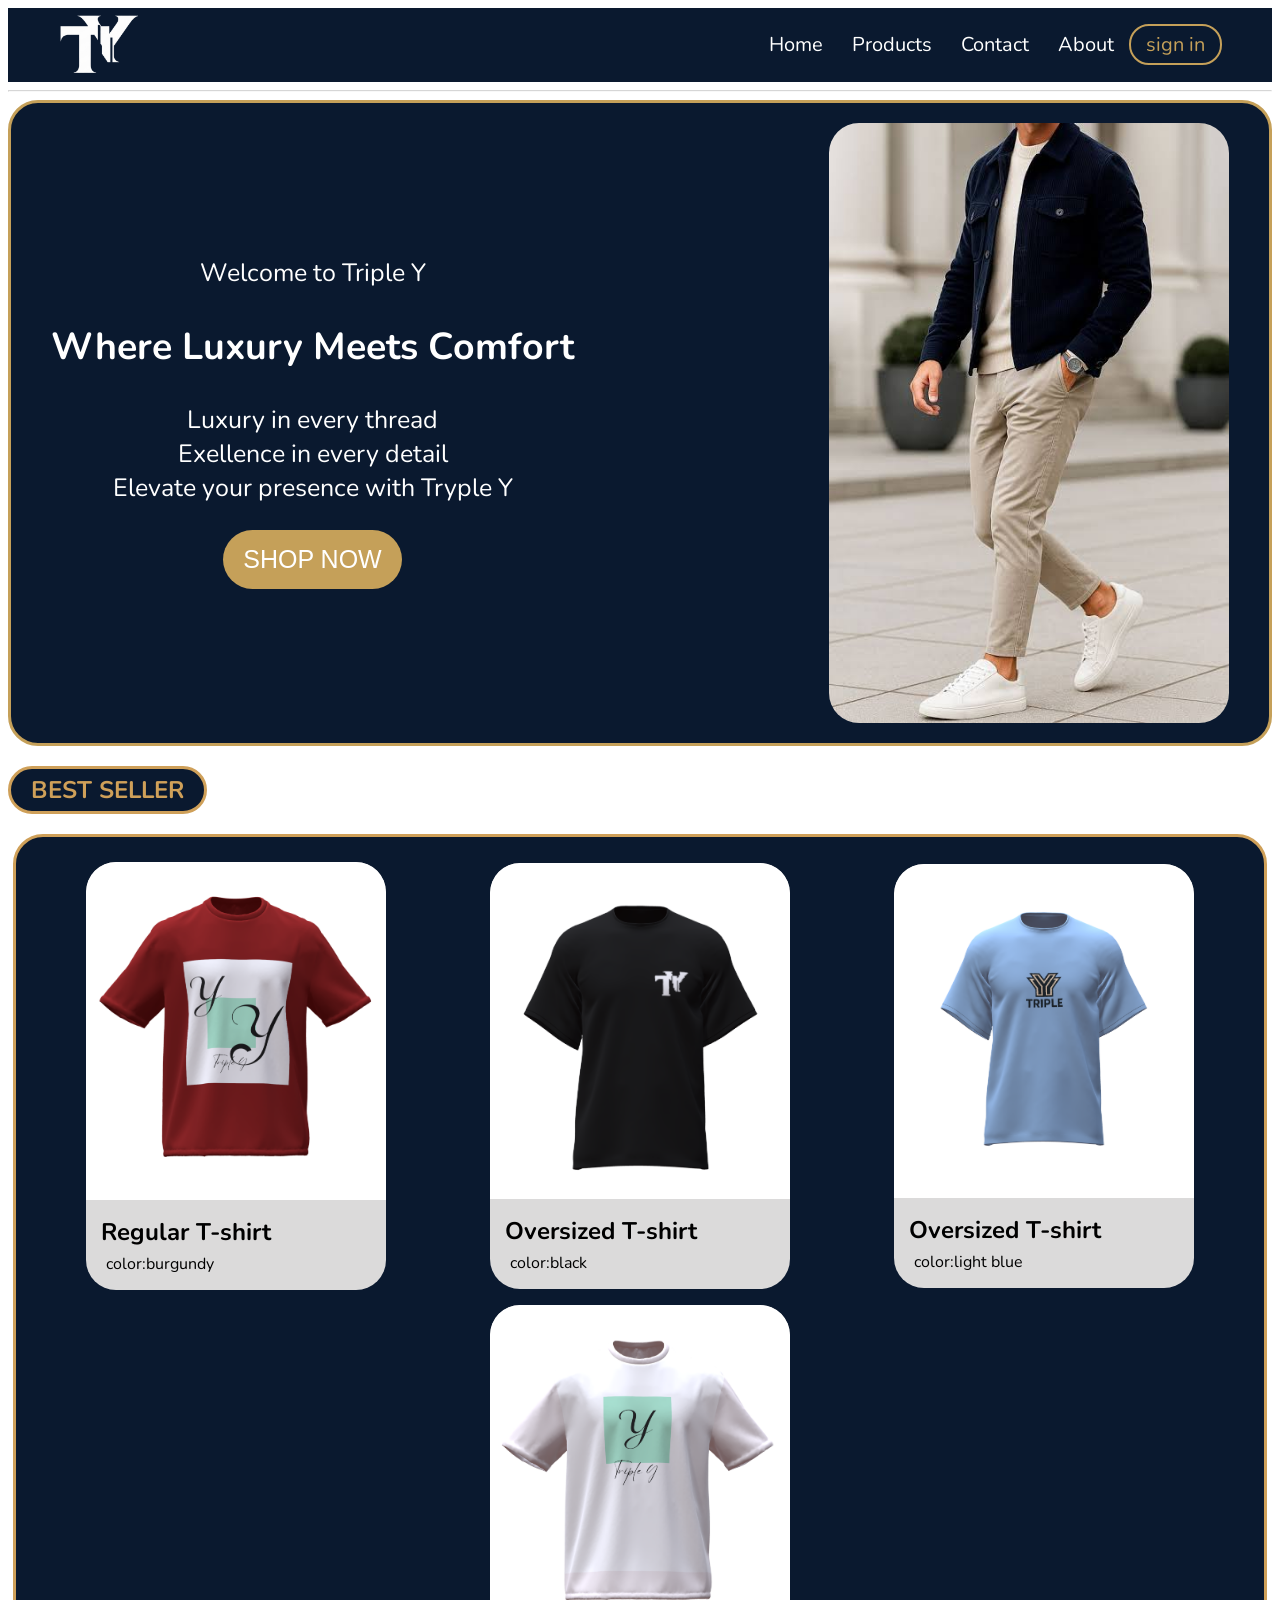
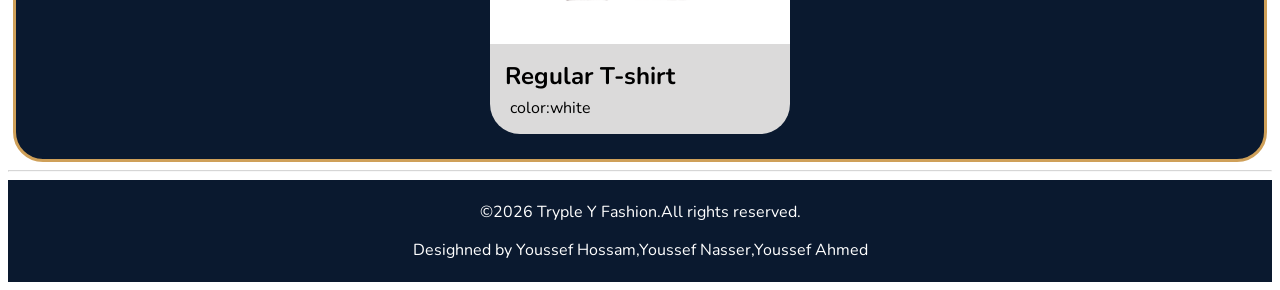
==== commit 67800d6d: "#" ====
--- a/index.html
+++ b/index.html
@@ -11,7 +11,6 @@
     <link rel="icon"type="image/png" href="photos/logo1.png">
 </head>
 <body>
-    <link rel="stylesheet">
     <header>
         <img src="photos/logo.png">
         <nav>
@@ -23,7 +22,6 @@
             </div> 
           <a href="login.html"class="signin"><button>sign in</button></a>
         </nav>
-
     </header>
     <hr/>
 <section class="section1">
@@ -41,103 +39,36 @@
     <img src="photos/image6.png">
     <div class="itemname">
     <h2>Regular T-shirt</h2>
-    <h4>an elegant desien</h4>
-    <p>color:burgandy</p>
+    <p>color:burgundy</p>
     </div>
  </div>
  <div class="item">
      <img src="photos/image3.png">
     <div class="itemname">
     <h2>Oversized T-shirt</h2>
-    <h4>an elegant desien</h4>
     <p>color:black</p>
     </div>
  </div>
  <div class="item">
-     <img src="photos/image12.png">
+     <img src="photos/image2.png">
     <div class="itemname">
-    <h2>Regular T-shirt</h2>
-    <h4>an elegant desien</h4>
-    <p>color:white</p>
+    <h2>Oversized T-shirt</h2>
+    <p>color:light blue</p>
     </div>
  </div>
  <div class="item">
-     <img src="photos/image10.png">
+     <img src="photos/image5.png">
     <div class="itemname">
     <h2>Regular T-shirt</h2>
-    <h4>an elegant desien</h4>
     <p>color:white</p>
     </div>
  </div>
 </div>
-</section>
-<section class="categories-section">
-    <h1>BEST SELLER</h1> 
-<div class="products-container">
- <div class="item">
-    <img src="photos/image6.png">
-    <div class="itemname">
-    <h2>Regular T-shirt</h2>
-    <h4>an elegant desien</h4>
-    <p>color:burgandy</p>
-    </div>
- </div>
- <div class="item">
-     <img src="photos/image3.png">
-    <div class="itemname">
-    <h2>Oversized T-shirt</h2>
-    <h4>an elegant desien</h4>
-    <p>color:black</p>
-    </div>
- </div>
- <div class="item">
-     <img src="photos/image4.png">
-    <div class="itemname">
-    <h2>Regular T-shirt</h2>
-    <h4>an elegant desien</h4>
-    <p>color:white</p>
-    </div>
- </div>
-</div>
-
-
-
-
-
-
-
 </section>
 <hr/>
 <footer>
     <p>&copy;2026 Tryple Y Fashion.All rights reserved.</p>
     <p>Desighned by Youssef Hossam,Youssef Nasser,Youssef Ahmed </p>
 </footer>
-
-
-
 </body>
-
-
-
-
-
-
-
-
-
-
-
-
-
-
-
-
-
-
-
-
-
-
-
-
 </html>
--- a/style.css
+++ b/style.css
@@ -104,23 +104,10 @@
   .section1 div {
     width: 100%;
     margin: 0;
-  }
+  }}
 
-  h3 {
-    margin-top: 20px !important;
-    font-size: 22px;
-  }
-}
-* {
-      margin: 0;
-      padding: 0;
-      box-sizing: border-box;
-      font-family: Arial, sans-serif;
-    }
+  hr{opacity:40%;}
 
-    body {
-      background-color: #f8f8f8;
-    }
 
     .about {
       display: flex;
